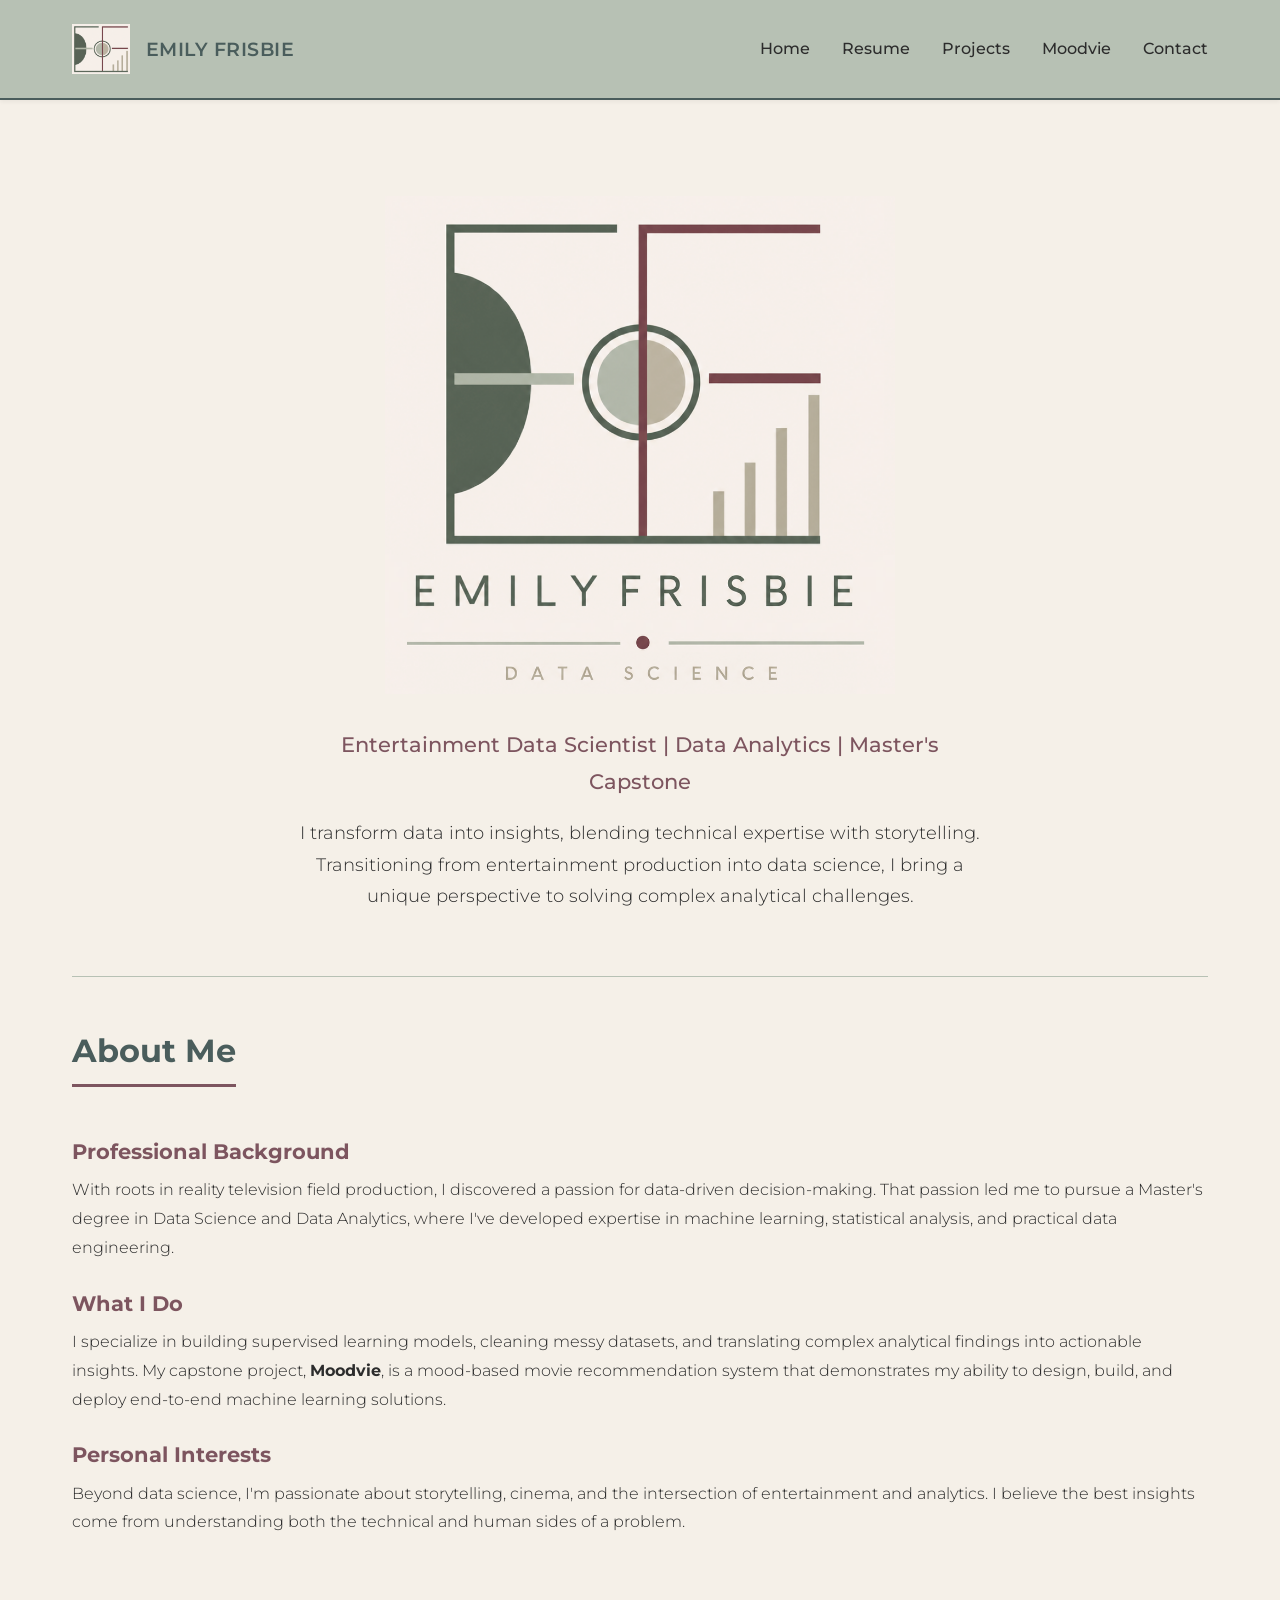
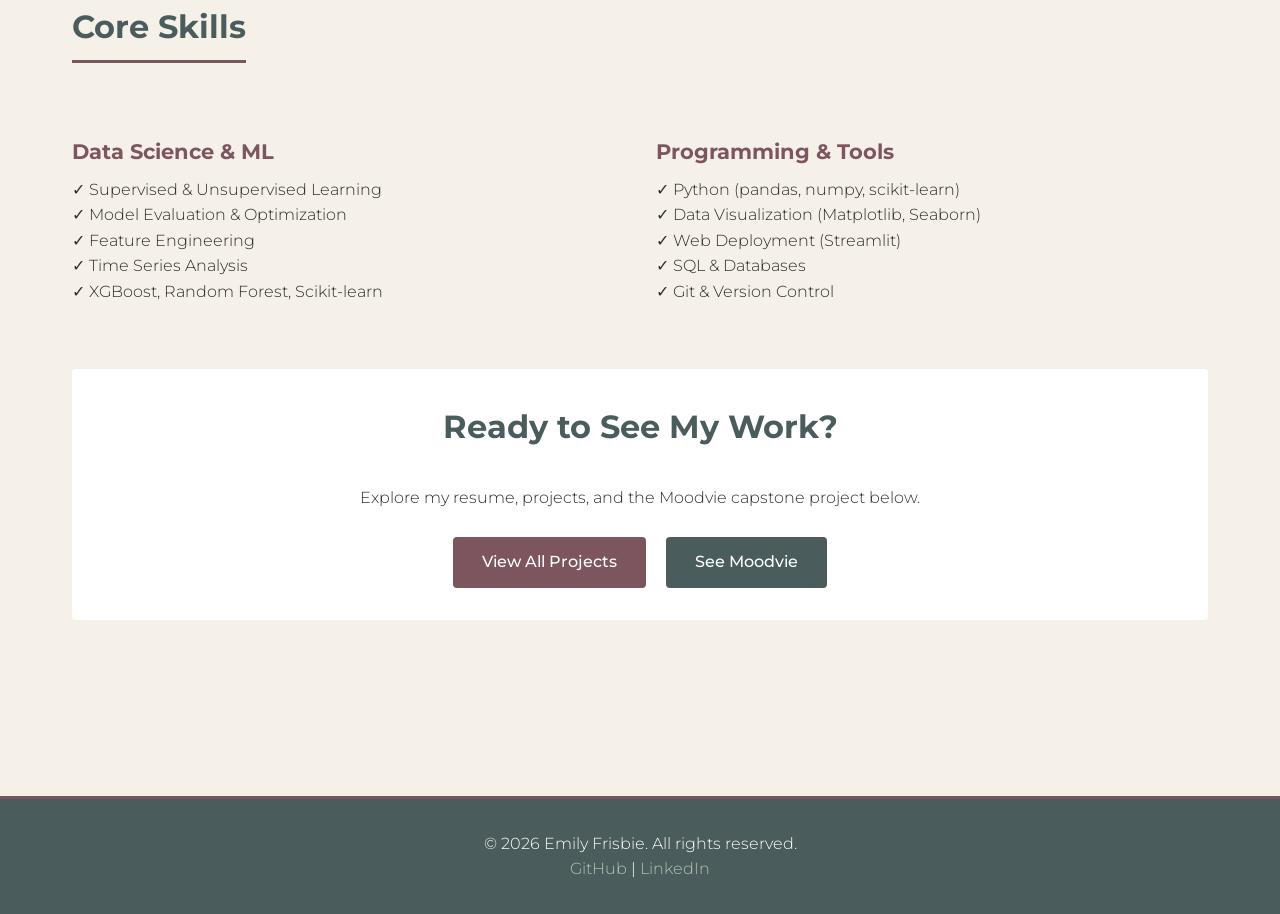
==== index.html @ c4f1ed84 "Add files via upload" ====
<!DOCTYPE html>
<html lang="en">
<head>
  <meta charset="UTF-8">
  <meta name="viewport" content="width=device-width, initial-scale=1.0">
  <title>Emily Frisbie - Data Scientist</title>
  <link rel="stylesheet" href="styles.css">
</head>
<body>

  <header>
    <div class="header-container">
      <a href="index.html" class="logo">
        <img src="logothumbnail.png" alt="Emily Frisbie Logo">
        <div class="logo-text">EMILY FRISBIE</div>
      </a>
      <nav>
        <ul>
          <li><a href="index.html">Home</a></li>
          <li><a href="resume.html">Resume</a></li>
          <li><a href="projects.html">Projects</a></li>
          <li><a href="moodvie.html">Moodvie</a></li>
          <li><a href="contact.html">Contact</a></li>
        </ul>
      </nav>
    </div>
  </header>

  <main>
    <!-- Hero Section -->
    <section class="hero">
      <img src="logo_final.png" alt="Emily Frisbie Logo" style="max-width: 510px; width: 100%; height: auto; margin-bottom: 0.5rem;">
      <p class="subtitle">Entertainment Data Scientist | Data Analytics | Master's Capstone</p>
      <p>
        I transform data into insights, blending technical expertise with storytelling. 
        Transitioning from entertainment production into data science, I bring a unique perspective 
        to solving complex analytical challenges.
      </p>
    </section>

    <!-- About Section -->
    <section id="about">
      <h2>About Me</h2>
      
      <h3>Professional Background</h3>
      <p>
        With roots in reality television field production, I discovered a passion for data-driven decision-making. 
        That passion led me to pursue a Master's degree in Data Science and Data Analytics, 
        where I've developed expertise in machine learning, statistical analysis, and practical data engineering.
      </p>

      <h3>What I Do</h3>
      <p>
        I specialize in building supervised learning models, cleaning messy datasets, and translating 
        complex analytical findings into actionable insights. My capstone project, <strong>Moodvie</strong>, 
        is a mood-based movie recommendation system that demonstrates my ability to design, build, 
        and deploy end-to-end machine learning solutions.
      </p>

      <h3>Personal Interests</h3>
      <p>
        Beyond data science, I'm passionate about storytelling, cinema, and the intersection of 
        entertainment and analytics. I believe the best insights come from understanding both the 
        technical and human sides of a problem.
      </p>
    </section>

    <!-- Skills Section -->
    <section id="skills">
      <h2>Core Skills</h2>
      <div style="display: grid; grid-template-columns: 1fr 1fr; gap: 2rem; margin-top: 1.5rem;">
        <div>
          <h3>Data Science & ML</h3>
          <ul style="list-style: none; padding-left: 0;">
            <li>✓ Supervised & Unsupervised Learning</li>
            <li>✓ Model Evaluation & Optimization</li>
            <li>✓ Feature Engineering</li>
            <li>✓ Time Series Analysis</li>
            <li>✓ XGBoost, Random Forest, Scikit-learn</li>
          </ul>
        </div>
        <div>
          <h3>Programming & Tools</h3>
          <ul style="list-style: none; padding-left: 0;">
            <li>✓ Python (pandas, numpy, scikit-learn)</li>
            <li>✓ Data Visualization (Matplotlib, Seaborn)</li>
            <li>✓ Web Deployment (Streamlit)</li>
            <li>✓ SQL & Databases</li>
            <li>✓ Git & Version Control</li>
          </ul>
        </div>
      </div>
    </section>

    <!-- Call to Action -->
    <section style="text-align: center; padding: 2rem; background-color: #FFFFFF; border-radius: 4px; margin-top: 3rem;">
      <h2 style="border-bottom: none; display: block;">Ready to See My Work?</h2>
      <p style="margin-bottom: 1.5rem;">Explore my resume, projects, and the Moodvie capstone project below.</p>
      <a href="projects.html" class="btn">View All Projects</a>
      <a href="moodvie.html" class="btn btn-secondary" style="margin-left: 1rem;">See Moodvie</a>
    </section>
  </main>

  <footer>
    <p>&copy; 2026 Emily Frisbie. All rights reserved.</p>
    <p>
      <a href="https://github.com/emilyfrisbie" target="_blank">GitHub</a> | 
      <a href="https://linkedin.com/in/emilyfrisbie" target="_blank">LinkedIn</a>
    </p>
  </footer>

</body>
</html>
---- styles.css ----
/* Import Montserrat Font */
@import url('https://fonts.googleapis.com/css2?family=Montserrat:wght@300;400;500;600;700&display=swap');

/* Color Palette */
:root {
  --dark-teal: #4A5D5C;
  --burgundy: #7D555F;
  --light-tan: #F5F0E8;
  --sage-green: #B7C1B4;
  --muted-green: #6F7B70;
  --cream-bg: #F5F0E8;
  --white: #FFFFFF;
  --text-dark: #2C2C2C;
}

/* Reset & Base Styles */
* {
  margin: 0;
  padding: 0;
  box-sizing: border-box;
}

body {
  font-family: 'Montserrat', sans-serif;
  font-weight: 300;
  line-height: 1.6;
  color: var(--text-dark);
  background-color: var(--cream-bg);
}

/* Header & Navigation */
header {
  background-color: var(--sage-green);
  border-bottom: 2px solid var(--dark-teal);
  padding: 1.5rem 0;
  position: sticky;
  top: 0;
  z-index: 100;
  box-shadow: 0 2px 4px rgba(0, 0, 0, 0.05);
}

.header-container {
  max-width: 1200px;
  margin: 0 auto;
  padding: 0 2rem;
  display: flex;
  justify-content: space-between;
  align-items: center;
}

.logo {
  display: flex;
  align-items: center;
  gap: 1rem;
  text-decoration: none;
  color: var(--dark-teal);
}

.logo img {
  height: 50px;
  width: auto;
}

.logo-text {
  font-weight: 600;
  font-size: 1.2rem;
  letter-spacing: 0.5px;
}

nav ul {
  display: flex;
  list-style: none;
  gap: 2rem;
}

nav a {
  text-decoration: none;
  color: var(--text-dark);
  font-weight: 500;
  transition: color 0.3s ease;
  position: relative;
}

nav a:hover {
  color: var(--burgundy);
}

nav a::after {
  content: '';
  position: absolute;
  bottom: -5px;
  left: 0;
  width: 0;
  height: 2px;
  background-color: var(--burgundy);
  transition: width 0.3s ease;
}

nav a:hover::after {
  width: 100%;
}

/* Main Content */
main {
  max-width: 1200px;
  margin: 0 auto;
  padding: 3rem 2rem;
}

/* Hero Section */
.hero {
  text-align: center;
  padding: 3rem 0;
  border-bottom: 1px solid var(--sage-green);
  margin-bottom: 3rem;
}

.hero h1 {
  font-size: 3rem;
  color: var(--dark-teal);
  margin-bottom: 0.5rem;
  letter-spacing: -1px;
}

.hero .subtitle {
  font-size: 1.3rem;
  color: var(--burgundy);
  font-weight: 500;
}

.hero p {
  font-size: 1.1rem;
  color: var(--text-dark);
  margin-top: 1rem;
  max-width: 700px;
  margin-left: auto;
  margin-right: auto;
  line-height: 1.8;
}

/* Sections */
section {
  margin-bottom: 4rem;
}

section h2 {
  font-size: 2rem;
  color: var(--dark-teal);
  margin-bottom: 1.5rem;
  padding-bottom: 0.5rem;
  border-bottom: 3px solid var(--burgundy);
  display: inline-block;
}

section h3 {
  font-size: 1.3rem;
  color: var(--burgundy);
  margin-top: 1.5rem;
  margin-bottom: 0.5rem;
}

section p {
  color: var(--text-dark);
  margin-bottom: 1rem;
  line-height: 1.8;
}

/* Cards */
.card {
  background-color: var(--white);
  border-left: 4px solid var(--burgundy);
  padding: 1.5rem;
  margin-bottom: 1.5rem;
  border-radius: 4px;
  box-shadow: 0 2px 8px rgba(0, 0, 0, 0.05);
  transition: transform 0.2s ease, box-shadow 0.2s ease;
}

.card:hover {
  transform: translateY(-2px);
  box-shadow: 0 4px 12px rgba(0, 0, 0, 0.1);
}

.card h4 {
  color: var(--dark-teal);
  margin-bottom: 0.5rem;
}

.card-meta {
  font-size: 0.9rem;
  color: var(--muted-green);
  margin-bottom: 1rem;
  font-weight: 500;
}

/* Project Links */
.projects-grid {
  display: grid;
  grid-template-columns: repeat(auto-fit, minmax(300px, 1fr));
  gap: 2rem;
  margin-top: 2rem;
}

.project-card {
  background-color: var(--white);
  border: 2px solid var(--sage-green);
  padding: 2rem;
  border-radius: 4px;
  text-align: center;
  transition: all 0.3s ease;
}

.project-card:hover {
  border-color: var(--burgundy);
  box-shadow: 0 4px 16px rgba(125, 85, 95, 0.15);
}

.project-card h3 {
  color: var(--dark-teal);
  margin-bottom: 1rem;
  border-bottom: none;
}

.project-card p {
  font-size: 0.95rem;
  margin-bottom: 1.5rem;
  color: var(--text-dark);
}

/* Buttons */
.btn {
  display: inline-block;
  background-color: var(--burgundy);
  color: var(--white);
  padding: 0.8rem 1.8rem;
  text-decoration: none;
  border-radius: 4px;
  transition: background-color 0.3s ease, transform 0.2s ease;
  border: none;
  cursor: pointer;
  font-weight: 500;
}

.btn:hover {
  background-color: var(--dark-teal);
  transform: translateY(-2px);
}

.btn-secondary {
  background-color: var(--dark-teal);
}

.btn-secondary:hover {
  background-color: var(--muted-green);
}

/* Resume Section */
.resume-section {
  margin-bottom: 2.5rem;
}

.resume-item {
  background-color: var(--white);
  padding: 1.5rem;
  margin-bottom: 1rem;
  border-left: 4px solid var(--sage-green);
  border-radius: 2px;
}

.resume-item h4 {
  color: var(--dark-teal);
  font-size: 1.1rem;
  margin-bottom: 0.25rem;
}

.resume-meta {
  color: var(--muted-green);
  font-size: 0.9rem;
  font-weight: 500;
  margin-bottom: 0.5rem;
}

.resume-item p {
  margin-bottom: 0.5rem;
  font-size: 0.95rem;
}

/* Footer */
footer {
  background-color: var(--dark-teal);
  color: var(--white);
  text-align: center;
  padding: 2rem;
  margin-top: 4rem;
  border-top: 3px solid var(--burgundy);
}

footer a {
  color: var(--sage-green);
  text-decoration: none;
  transition: color 0.3s ease;
}

footer a:hover {
  color: var(--light-tan);
}

/* Image Styling */
img.header-image {
  max-width: 100%;
  height: auto;
  border-radius: 4px;
  margin: 1.5rem 0;
  box-shadow: 0 4px 12px rgba(0, 0, 0, 0.1);
}

/* Responsive Design */
@media (max-width: 768px) {
  .header-container {
    flex-direction: column;
    gap: 1rem;
  }

  nav ul {
    gap: 1rem;
    flex-wrap: wrap;
    justify-content: center;
  }

  nav a {
    font-size: 0.9rem;
  }

  .hero h1 {
    font-size: 2rem;
  }

  .hero .subtitle {
    font-size: 1.1rem;
  }

  section h2 {
    font-size: 1.5rem;
  }

  .projects-grid {
    grid-template-columns: 1fr;
  }

  main {
    padding: 2rem 1rem;
  }
}

@media (max-width: 480px) {
  nav ul {
    gap: 0.5rem;
  }

  nav a {
    font-size: 0.8rem;
  }

  .hero h1 {
    font-size: 1.5rem;
  }

  .hero p {
    font-size: 1rem;
  }

  section h2 {
    font-size: 1.3rem;
  }
}
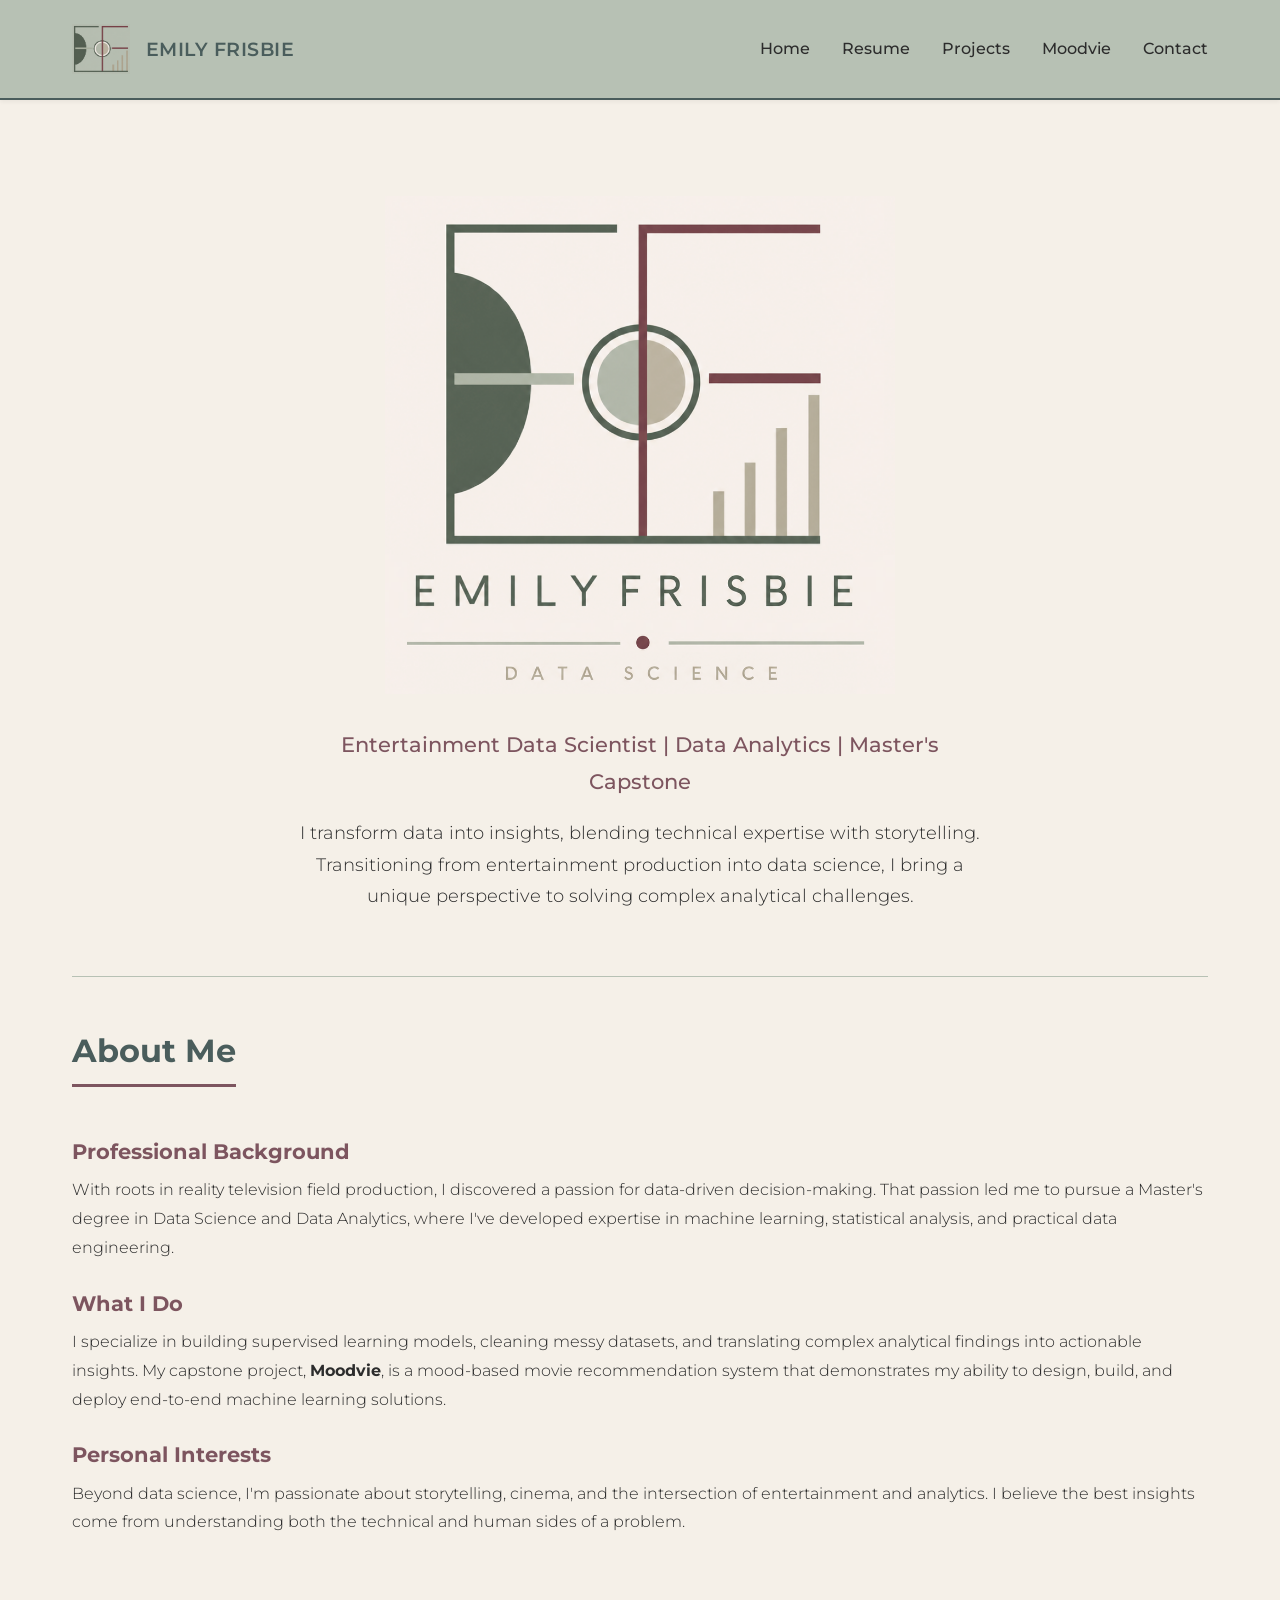
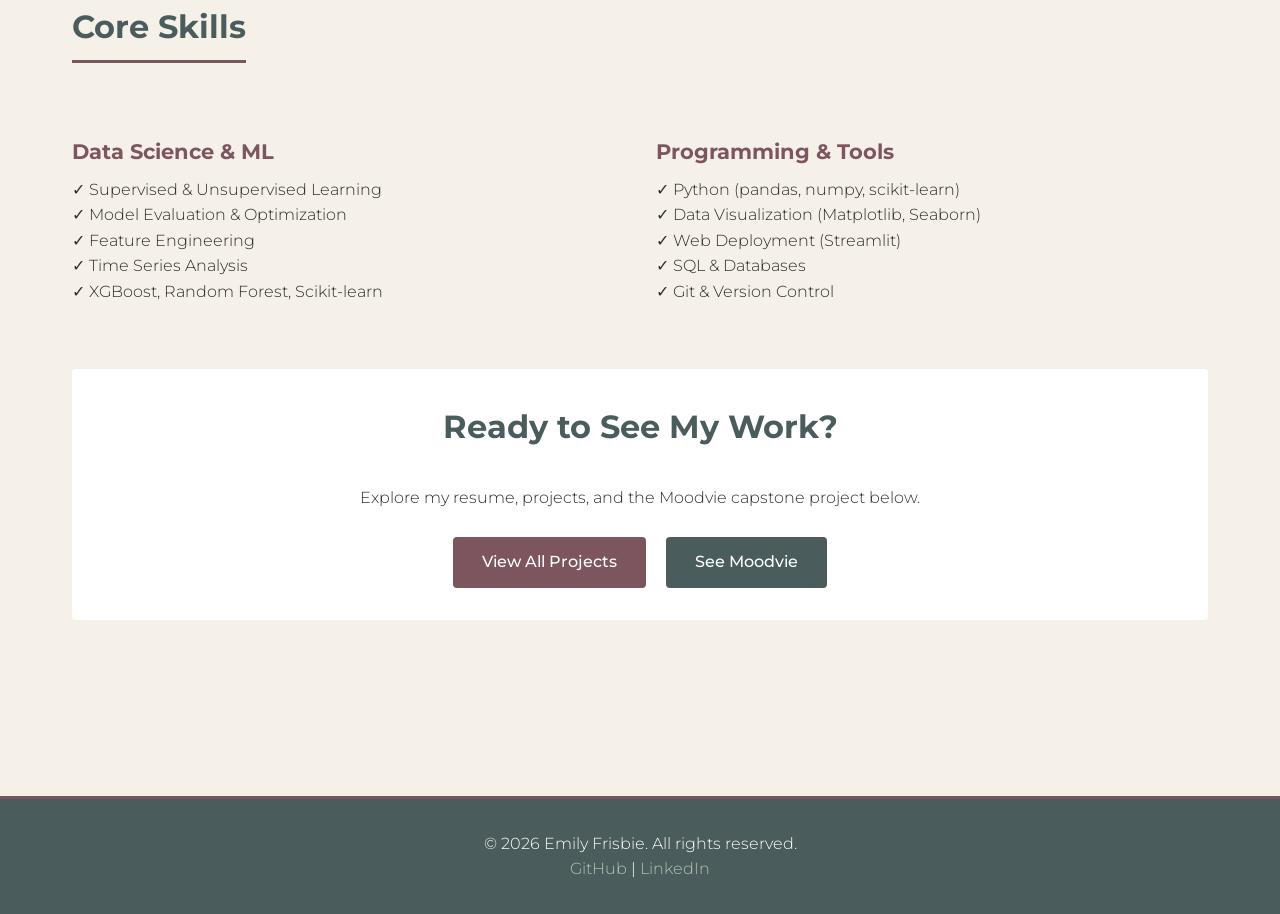
==== commit b1e994f2: "Update index.html" ====
--- a/index.html
+++ b/index.html
@@ -105,7 +105,7 @@
     <p>&copy; 2026 Emily Frisbie. All rights reserved.</p>
     <p>
       <a href="https://github.com/emilyfrisbie" target="_blank">GitHub</a> | 
-      <a href="https://linkedin.com/in/emilyfrisbie" target="_blank">LinkedIn</a>
+      <a href="https://linkedin.com/in/emily-frisbie" target="_blank">LinkedIn</a>
     </p>
   </footer>
 
